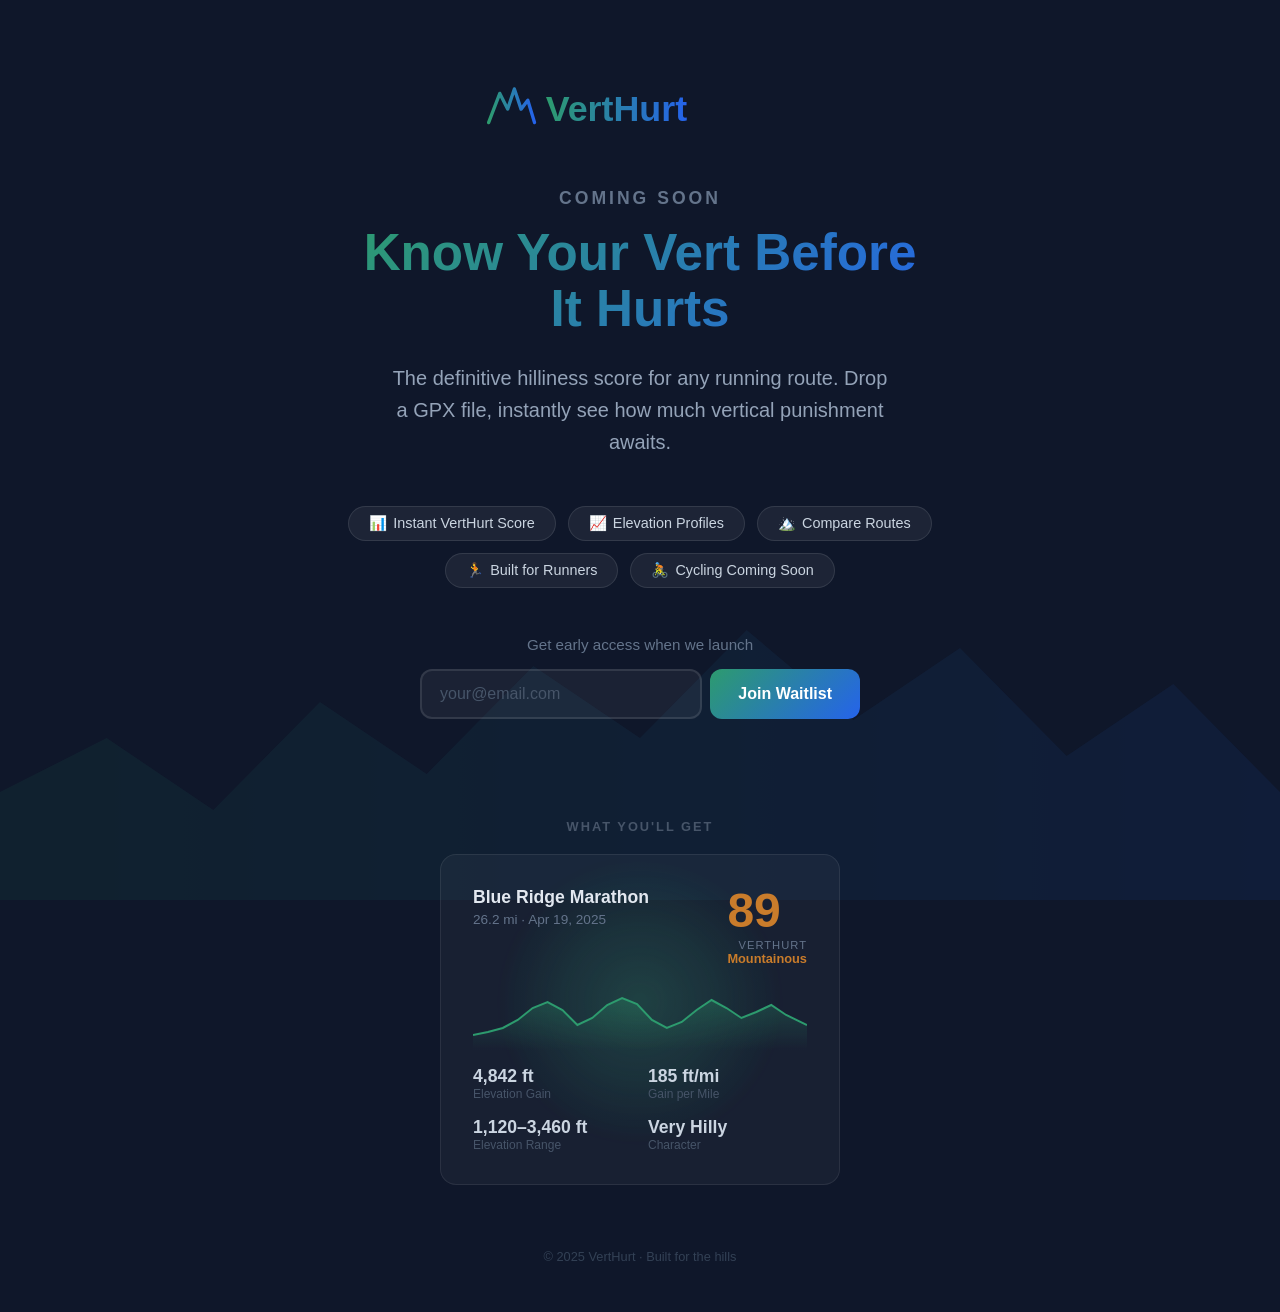
==== static/index.html @ aeab2327 "Beta landing page + FastAPI backend + Firestore waitlist - Coming soon landing page at / with email " ====
<!DOCTYPE html>
<html lang="en">
<head>
<meta charset="UTF-8">
<meta name="viewport" content="width=device-width, initial-scale=1.0">
<title>VertHurt — Know Your Vert</title>
<meta name="description" content="The definitive hilliness score for any running route. Drop your GPX, know your vert.">
<meta property="og:title" content="VertHurt — Know Your Vert">
<meta property="og:description" content="The definitive hilliness score for any running route. Coming soon.">
<style>
  *, *::before, *::after { box-sizing: border-box; margin: 0; padding: 0; }

  :root {
    --green: #2D9B6E;
    --blue: #2563EB;
    --dark: #0F172A;
    --gray: #64748B;
    --light: #F8FAFC;
    --accent: #C97C2B;
  }

  body {
    font-family: -apple-system, BlinkMacSystemFont, 'Segoe UI', Roboto, sans-serif;
    background: var(--dark);
    color: #E2E8F0;
    min-height: 100vh;
    overflow-x: hidden;
  }

  /* Animated mountain background */
  .bg-mountains {
    position: fixed;
    bottom: 0;
    left: 0;
    width: 100%;
    height: 40vh;
    z-index: 0;
    opacity: 0.08;
  }
  .bg-mountains svg { width: 100%; height: 100%; }

  .container {
    position: relative;
    z-index: 1;
    max-width: 640px;
    margin: 0 auto;
    padding: 80px 24px 48px;
    text-align: center;
  }

  /* Logo */
  .logo {
    display: inline-block;
    margin-bottom: 48px;
  }
  .logo svg { height: 56px; width: auto; }

  /* Hero */
  .tagline {
    font-size: 1.1rem;
    color: var(--gray);
    text-transform: uppercase;
    letter-spacing: 3px;
    font-weight: 600;
    margin-bottom: 16px;
  }

  h1 {
    font-size: 3.2rem;
    font-weight: 800;
    line-height: 1.1;
    margin-bottom: 24px;
    background: linear-gradient(135deg, var(--green), var(--blue));
    -webkit-background-clip: text;
    -webkit-text-fill-color: transparent;
    background-clip: text;
  }

  .subtitle {
    font-size: 1.25rem;
    color: #94A3B8;
    line-height: 1.6;
    margin-bottom: 48px;
    max-width: 500px;
    margin-left: auto;
    margin-right: auto;
  }

  /* Feature pills */
  .features {
    display: flex;
    flex-wrap: wrap;
    gap: 12px;
    justify-content: center;
    margin-bottom: 48px;
  }
  .pill {
    background: rgba(255,255,255,0.06);
    border: 1px solid rgba(255,255,255,0.1);
    border-radius: 100px;
    padding: 8px 20px;
    font-size: 0.9rem;
    color: #CBD5E1;
    backdrop-filter: blur(8px);
    transition: all 0.2s;
  }
  .pill:hover {
    background: rgba(255,255,255,0.1);
    border-color: var(--green);
    color: white;
  }
  .pill-icon { margin-right: 6px; }

  /* Email form */
  .signup-section {
    margin-bottom: 32px;
  }
  .signup-label {
    font-size: 0.95rem;
    color: var(--gray);
    margin-bottom: 16px;
    font-weight: 500;
  }
  .form-row {
    display: flex;
    gap: 8px;
    max-width: 440px;
    margin: 0 auto;
  }
  .form-row input {
    flex: 1;
    padding: 14px 18px;
    border-radius: 12px;
    border: 2px solid rgba(255,255,255,0.1);
    background: rgba(255,255,255,0.05);
    color: white;
    font-size: 1rem;
    outline: none;
    transition: border-color 0.2s;
  }
  .form-row input::placeholder { color: #475569; }
  .form-row input:focus { border-color: var(--green); }

  .form-row button {
    padding: 14px 28px;
    border-radius: 12px;
    border: none;
    background: linear-gradient(135deg, var(--green), var(--blue));
    color: white;
    font-size: 1rem;
    font-weight: 700;
    cursor: pointer;
    white-space: nowrap;
    transition: all 0.2s;
    position: relative;
    overflow: hidden;
  }
  .form-row button:hover {
    transform: translateY(-1px);
    box-shadow: 0 8px 24px rgba(45,155,110,0.3);
  }
  .form-row button:disabled {
    opacity: 0.7;
    cursor: not-allowed;
    transform: none;
  }

  /* Feedback message */
  .feedback {
    margin-top: 12px;
    font-size: 0.9rem;
    min-height: 24px;
    transition: all 0.3s;
  }
  .feedback.success { color: var(--green); }
  .feedback.error { color: #EF4444; }
  .feedback.info { color: var(--accent); }

  /* Social proof counter */
  .social-proof {
    margin-top: 8px;
    font-size: 0.85rem;
    color: #475569;
  }
  .social-proof strong { color: var(--gray); }

  /* Score preview mockup */
  .preview {
    margin-top: 64px;
    margin-bottom: 48px;
    position: relative;
  }
  .preview-label {
    font-size: 0.8rem;
    text-transform: uppercase;
    letter-spacing: 2px;
    color: #475569;
    margin-bottom: 20px;
    font-weight: 600;
  }
  .mock-card {
    background: rgba(255,255,255,0.04);
    border: 1px solid rgba(255,255,255,0.08);
    border-radius: 16px;
    padding: 32px;
    max-width: 400px;
    margin: 0 auto;
    backdrop-filter: blur(12px);
    text-align: left;
  }
  .mock-header {
    display: flex;
    justify-content: space-between;
    align-items: flex-start;
    margin-bottom: 24px;
  }
  .mock-route-name {
    font-size: 1.1rem;
    font-weight: 700;
    color: #E2E8F0;
  }
  .mock-route-meta {
    font-size: 0.85rem;
    color: #64748B;
    margin-top: 4px;
  }
  .mock-score {
    font-size: 3rem;
    font-weight: 800;
    line-height: 1;
    color: var(--accent);
  }
  .mock-score-label {
    font-size: 0.7rem;
    text-transform: uppercase;
    letter-spacing: 1px;
    color: #64748B;
    text-align: right;
    margin-top: 4px;
  }
  .mock-score-desc {
    font-size: 0.8rem;
    color: var(--accent);
    text-align: right;
    font-weight: 600;
  }
  .mock-profile {
    height: 60px;
    margin-bottom: 16px;
    position: relative;
  }
  .mock-profile svg {
    width: 100%;
    height: 100%;
  }
  .mock-stats {
    display: grid;
    grid-template-columns: 1fr 1fr;
    gap: 16px;
  }
  .mock-stat-value {
    font-size: 1.1rem;
    font-weight: 700;
    color: #CBD5E1;
  }
  .mock-stat-label {
    font-size: 0.75rem;
    color: #475569;
  }

  /* Glow effect behind card */
  .preview::before {
    content: '';
    position: absolute;
    top: 50%;
    left: 50%;
    transform: translate(-50%, -50%);
    width: 300px;
    height: 300px;
    background: radial-gradient(circle, rgba(45,155,110,0.15), transparent 70%);
    border-radius: 50%;
    z-index: -1;
  }

  /* Footer */
  .footer {
    margin-top: 64px;
    font-size: 0.8rem;
    color: #334155;
  }
  .footer a { color: #475569; text-decoration: none; }
  .footer a:hover { color: var(--green); }

  /* Responsive */
  @media (max-width: 480px) {
    .container { padding: 48px 16px 32px; }
    h1 { font-size: 2.4rem; }
    .form-row { flex-direction: column; }
    .form-row button { width: 100%; }
    .mock-card { padding: 24px; }
  }

  /* Subtle entrance animation */
  @keyframes fadeUp {
    from { opacity: 0; transform: translateY(20px); }
    to { opacity: 1; transform: translateY(0); }
  }
  .container > * {
    animation: fadeUp 0.6s ease-out both;
  }
  .container > :nth-child(2) { animation-delay: 0.1s; }
  .container > :nth-child(3) { animation-delay: 0.15s; }
  .container > :nth-child(4) { animation-delay: 0.2s; }
  .container > :nth-child(5) { animation-delay: 0.25s; }
  .container > :nth-child(6) { animation-delay: 0.3s; }
  .container > :nth-child(7) { animation-delay: 0.4s; }
</style>
</head>
<body>

<div class="bg-mountains">
  <svg viewBox="0 0 1440 400" preserveAspectRatio="none">
    <path d="M0,400 L0,280 L120,220 L240,300 L360,180 L480,260 L600,140 L720,220 L840,100 L960,200 L1080,120 L1200,240 L1320,160 L1440,280 L1440,400 Z" fill="url(#mountainGrad)"/>
    <defs>
      <linearGradient id="mountainGrad" x1="0" y1="0" x2="1" y2="0">
        <stop offset="0%" stop-color="#2D9B6E"/>
        <stop offset="100%" stop-color="#2563EB"/>
      </linearGradient>
    </defs>
  </svg>
</div>

<div class="container">

  <div class="logo">
    <svg viewBox="0 0 280 50" xmlns="http://www.w3.org/2000/svg">
      <defs>
        <linearGradient id="logoGrad" x1="0%" y1="0%" x2="100%" y2="0%">
          <stop offset="0%" stop-color="#2D9B6E"/>
          <stop offset="100%" stop-color="#2563EB"/>
        </linearGradient>
      </defs>
      <path d="M5,38 L15,12 L22,26 L28,8 L34,26 L40,18 L46,38" stroke="url(#logoGrad)" stroke-width="3" fill="none" stroke-linecap="round" stroke-linejoin="round"/>
      <text x="56" y="37" font-family="-apple-system,BlinkMacSystemFont,'Segoe UI',Roboto,sans-serif" font-size="32" font-weight="800" fill="url(#logoGrad)">VertHurt</text>
    </svg>
  </div>

  <div class="tagline">Coming Soon</div>

  <h1>Know Your Vert Before It Hurts</h1>

  <p class="subtitle">
    The definitive hilliness score for any running route. Drop a GPX file, instantly see how much vertical punishment awaits.
  </p>

  <div class="features">
    <span class="pill"><span class="pill-icon">📊</span>Instant VertHurt Score</span>
    <span class="pill"><span class="pill-icon">📈</span>Elevation Profiles</span>
    <span class="pill"><span class="pill-icon">🏔️</span>Compare Routes</span>
    <span class="pill"><span class="pill-icon">🏃</span>Built for Runners</span>
    <span class="pill"><span class="pill-icon">🚴</span>Cycling Coming Soon</span>
  </div>

  <div class="signup-section">
    <p class="signup-label">Get early access when we launch</p>
    <form class="form-row" id="waitlist-form">
      <input type="email" id="email-input" placeholder="your@email.com" required autocomplete="email">
      <button type="submit" id="submit-btn">Join Waitlist</button>
    </form>
    <div class="feedback" id="feedback"></div>
    <div class="social-proof" id="social-proof"></div>
  </div>

  <div class="preview">
    <div class="preview-label">What you'll get</div>
    <div class="mock-card">
      <div class="mock-header">
        <div>
          <div class="mock-route-name">Blue Ridge Marathon</div>
          <div class="mock-route-meta">26.2 mi · Apr 19, 2025</div>
        </div>
        <div>
          <div class="mock-score">89</div>
          <div class="mock-score-label">VertHurt</div>
          <div class="mock-score-desc">Mountainous</div>
        </div>
      </div>
      <div class="mock-profile">
        <svg viewBox="0 0 336 60" preserveAspectRatio="none">
          <defs>
            <linearGradient id="profGrad" x1="0" y1="0" x2="0" y2="1">
              <stop offset="0%" stop-color="#2D9B6E" stop-opacity="0.3"/>
              <stop offset="100%" stop-color="#2D9B6E" stop-opacity="0"/>
            </linearGradient>
          </defs>
          <path d="M0,45 L15,42 L30,38 L45,30 L60,18 L75,12 L90,20 L105,35 L120,28 L135,15 L150,8 L165,14 L180,30 L195,38 L210,32 L225,20 L240,10 L255,18 L270,28 L285,22 L300,15 L315,25 L336,35" stroke="#2D9B6E" stroke-width="2" fill="none"/>
          <path d="M0,45 L15,42 L30,38 L45,30 L60,18 L75,12 L90,20 L105,35 L120,28 L135,15 L150,8 L165,14 L180,30 L195,38 L210,32 L225,20 L240,10 L255,18 L270,28 L285,22 L300,15 L315,25 L336,35 L336,60 L0,60 Z" fill="url(#profGrad)"/>
        </svg>
      </div>
      <div class="mock-stats">
        <div><div class="mock-stat-value">4,842 ft</div><div class="mock-stat-label">Elevation Gain</div></div>
        <div><div class="mock-stat-value">185 ft/mi</div><div class="mock-stat-label">Gain per Mile</div></div>
        <div><div class="mock-stat-value">1,120–3,460 ft</div><div class="mock-stat-label">Elevation Range</div></div>
        <div><div class="mock-stat-value">Very Hilly</div><div class="mock-stat-label">Character</div></div>
      </div>
    </div>
  </div>

  <div class="footer">
    &copy; 2025 VertHurt &middot; Built for the hills
  </div>

</div>

<script>
const form = document.getElementById('waitlist-form');
const emailInput = document.getElementById('email-input');
const submitBtn = document.getElementById('submit-btn');
const feedback = document.getElementById('feedback');
const socialProof = document.getElementById('social-proof');

// Load waitlist count for social proof
fetch('/api/waitlist/count')
  .then(r => r.json())
  .then(data => {
    if (data.count > 3) {
      socialProof.innerHTML = `<strong>${data.count}</strong> runners already on the list`;
    }
  })
  .catch(() => {});

form.addEventListener('submit', async (e) => {
  e.preventDefault();
  const email = emailInput.value.trim();
  if (!email) return;

  submitBtn.disabled = true;
  submitBtn.textContent = 'Joining...';
  feedback.className = 'feedback';
  feedback.textContent = '';

  try {
    const res = await fetch('/api/waitlist', {
      method: 'POST',
      headers: { 'Content-Type': 'application/json' },
      body: JSON.stringify({ email, source: 'landing_page' })
    });
    const data = await res.json();

    if (data.status === 'success') {
      feedback.className = 'feedback success';
      feedback.textContent = "You're in! We'll let you know when VertHurt launches.";
      emailInput.value = '';
      emailInput.disabled = true;
      submitBtn.textContent = 'Joined!';
      // Refresh count
      fetch('/api/waitlist/count').then(r => r.json()).then(d => {
        if (d.count > 0) socialProof.innerHTML = `<strong>${d.count}</strong> runners already on the list`;
      });
    } else if (data.status === 'already_registered') {
      feedback.className = 'feedback info';
      feedback.textContent = "You're already on the list! We'll be in touch soon.";
      submitBtn.textContent = 'Already Joined';
    } else {
      throw new Error(data.error || 'Something went wrong');
    }
  } catch (err) {
    feedback.className = 'feedback error';
    feedback.textContent = 'Oops, something went wrong. Try again?';
    submitBtn.disabled = false;
    submitBtn.textContent = 'Join Waitlist';
  }
});
</script>
</body>
</html>
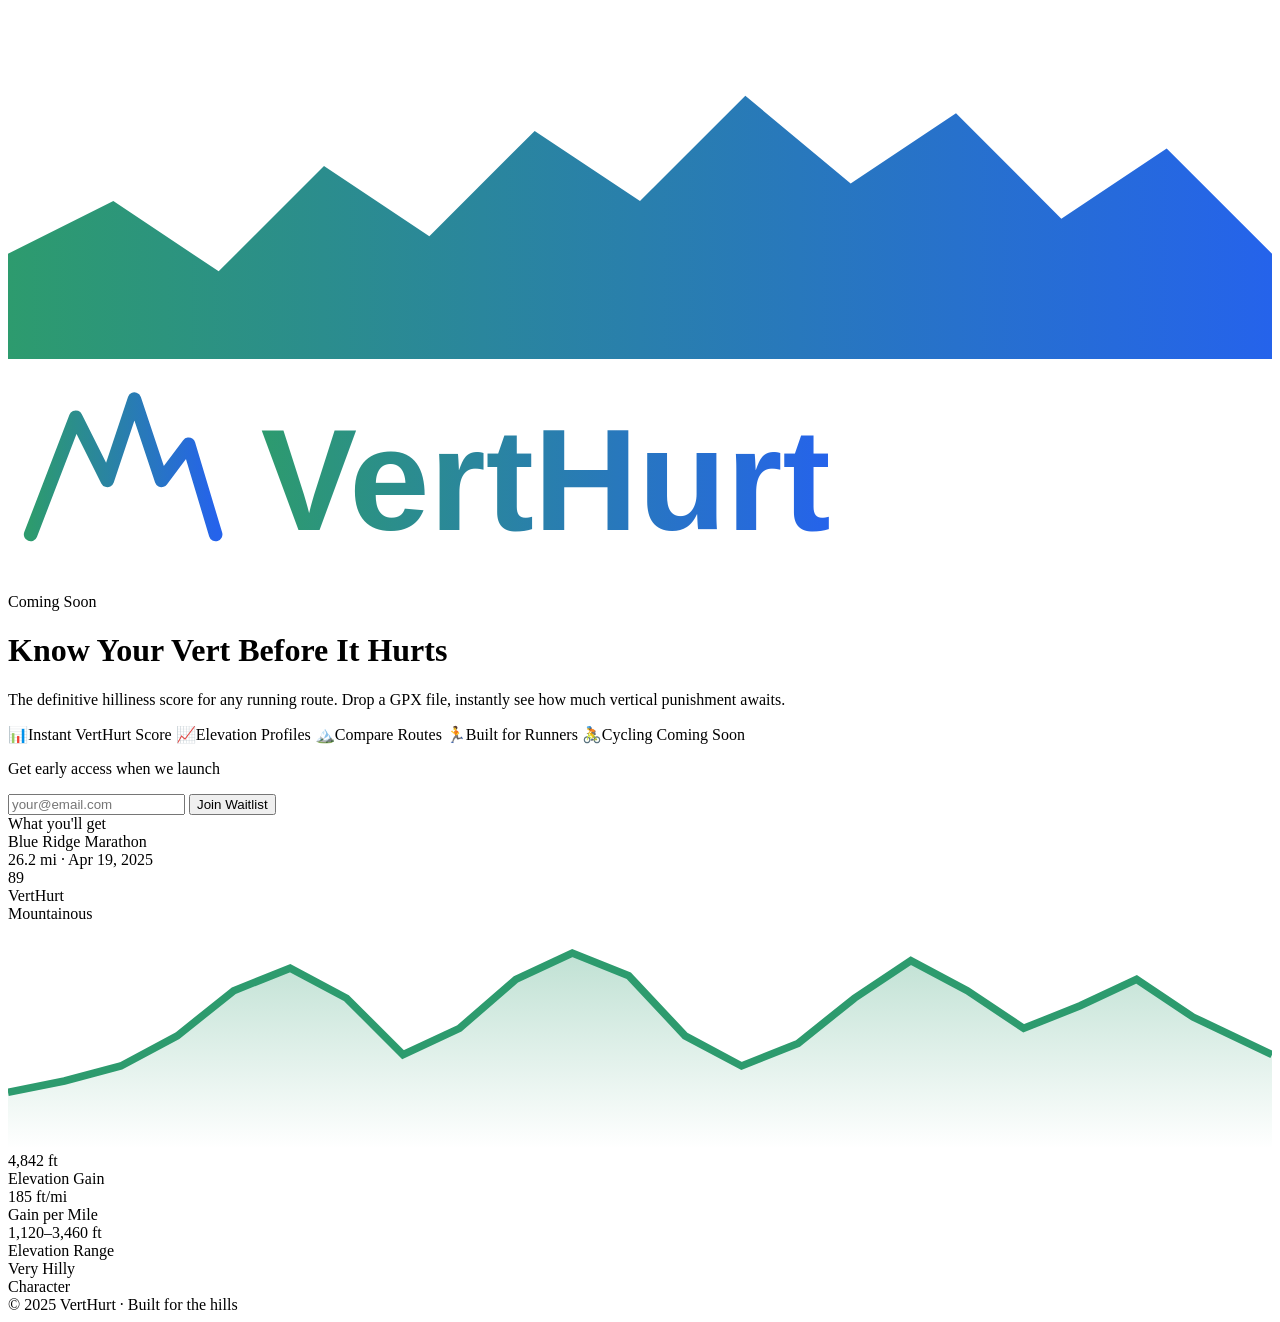
==== commit 848d6760: "Extract inline CSS/JS from HTML files into external files Move all inline <style> and <script> block" ====
--- a/static/index.html
+++ b/static/index.html
@@ -7,314 +7,7 @@
 <meta name="description" content="The definitive hilliness score for any running route. Drop your GPX, know your vert.">
 <meta property="og:title" content="VertHurt — Know Your Vert">
 <meta property="og:description" content="The definitive hilliness score for any running route. Coming soon.">
-<style>
-  *, *::before, *::after { box-sizing: border-box; margin: 0; padding: 0; }
-
-  :root {
-    --green: #2D9B6E;
-    --blue: #2563EB;
-    --dark: #0F172A;
-    --gray: #64748B;
-    --light: #F8FAFC;
-    --accent: #C97C2B;
-  }
-
-  body {
-    font-family: -apple-system, BlinkMacSystemFont, 'Segoe UI', Roboto, sans-serif;
-    background: var(--dark);
-    color: #E2E8F0;
-    min-height: 100vh;
-    overflow-x: hidden;
-  }
-
-  /* Animated mountain background */
-  .bg-mountains {
-    position: fixed;
-    bottom: 0;
-    left: 0;
-    width: 100%;
-    height: 40vh;
-    z-index: 0;
-    opacity: 0.08;
-  }
-  .bg-mountains svg { width: 100%; height: 100%; }
-
-  .container {
-    position: relative;
-    z-index: 1;
-    max-width: 640px;
-    margin: 0 auto;
-    padding: 80px 24px 48px;
-    text-align: center;
-  }
-
-  /* Logo */
-  .logo {
-    display: inline-block;
-    margin-bottom: 48px;
-  }
-  .logo svg { height: 56px; width: auto; }
-
-  /* Hero */
-  .tagline {
-    font-size: 1.1rem;
-    color: var(--gray);
-    text-transform: uppercase;
-    letter-spacing: 3px;
-    font-weight: 600;
-    margin-bottom: 16px;
-  }
-
-  h1 {
-    font-size: 3.2rem;
-    font-weight: 800;
-    line-height: 1.1;
-    margin-bottom: 24px;
-    background: linear-gradient(135deg, var(--green), var(--blue));
-    -webkit-background-clip: text;
-    -webkit-text-fill-color: transparent;
-    background-clip: text;
-  }
-
-  .subtitle {
-    font-size: 1.25rem;
-    color: #94A3B8;
-    line-height: 1.6;
-    margin-bottom: 48px;
-    max-width: 500px;
-    margin-left: auto;
-    margin-right: auto;
-  }
-
-  /* Feature pills */
-  .features {
-    display: flex;
-    flex-wrap: wrap;
-    gap: 12px;
-    justify-content: center;
-    margin-bottom: 48px;
-  }
-  .pill {
-    background: rgba(255,255,255,0.06);
-    border: 1px solid rgba(255,255,255,0.1);
-    border-radius: 100px;
-    padding: 8px 20px;
-    font-size: 0.9rem;
-    color: #CBD5E1;
-    backdrop-filter: blur(8px);
-    transition: all 0.2s;
-  }
-  .pill:hover {
-    background: rgba(255,255,255,0.1);
-    border-color: var(--green);
-    color: white;
-  }
-  .pill-icon { margin-right: 6px; }
-
-  /* Email form */
-  .signup-section {
-    margin-bottom: 32px;
-  }
-  .signup-label {
-    font-size: 0.95rem;
-    color: var(--gray);
-    margin-bottom: 16px;
-    font-weight: 500;
-  }
-  .form-row {
-    display: flex;
-    gap: 8px;
-    max-width: 440px;
-    margin: 0 auto;
-  }
-  .form-row input {
-    flex: 1;
-    padding: 14px 18px;
-    border-radius: 12px;
-    border: 2px solid rgba(255,255,255,0.1);
-    background: rgba(255,255,255,0.05);
-    color: white;
-    font-size: 1rem;
-    outline: none;
-    transition: border-color 0.2s;
-  }
-  .form-row input::placeholder { color: #475569; }
-  .form-row input:focus { border-color: var(--green); }
-
-  .form-row button {
-    padding: 14px 28px;
-    border-radius: 12px;
-    border: none;
-    background: linear-gradient(135deg, var(--green), var(--blue));
-    color: white;
-    font-size: 1rem;
-    font-weight: 700;
-    cursor: pointer;
-    white-space: nowrap;
-    transition: all 0.2s;
-    position: relative;
-    overflow: hidden;
-  }
-  .form-row button:hover {
-    transform: translateY(-1px);
-    box-shadow: 0 8px 24px rgba(45,155,110,0.3);
-  }
-  .form-row button:disabled {
-    opacity: 0.7;
-    cursor: not-allowed;
-    transform: none;
-  }
-
-  /* Feedback message */
-  .feedback {
-    margin-top: 12px;
-    font-size: 0.9rem;
-    min-height: 24px;
-    transition: all 0.3s;
-  }
-  .feedback.success { color: var(--green); }
-  .feedback.error { color: #EF4444; }
-  .feedback.info { color: var(--accent); }
-
-  /* Social proof counter */
-  .social-proof {
-    margin-top: 8px;
-    font-size: 0.85rem;
-    color: #475569;
-  }
-  .social-proof strong { color: var(--gray); }
-
-  /* Score preview mockup */
-  .preview {
-    margin-top: 64px;
-    margin-bottom: 48px;
-    position: relative;
-  }
-  .preview-label {
-    font-size: 0.8rem;
-    text-transform: uppercase;
-    letter-spacing: 2px;
-    color: #475569;
-    margin-bottom: 20px;
-    font-weight: 600;
-  }
-  .mock-card {
-    background: rgba(255,255,255,0.04);
-    border: 1px solid rgba(255,255,255,0.08);
-    border-radius: 16px;
-    padding: 32px;
-    max-width: 400px;
-    margin: 0 auto;
-    backdrop-filter: blur(12px);
-    text-align: left;
-  }
-  .mock-header {
-    display: flex;
-    justify-content: space-between;
-    align-items: flex-start;
-    margin-bottom: 24px;
-  }
-  .mock-route-name {
-    font-size: 1.1rem;
-    font-weight: 700;
-    color: #E2E8F0;
-  }
-  .mock-route-meta {
-    font-size: 0.85rem;
-    color: #64748B;
-    margin-top: 4px;
-  }
-  .mock-score {
-    font-size: 3rem;
-    font-weight: 800;
-    line-height: 1;
-    color: var(--accent);
-  }
-  .mock-score-label {
-    font-size: 0.7rem;
-    text-transform: uppercase;
-    letter-spacing: 1px;
-    color: #64748B;
-    text-align: right;
-    margin-top: 4px;
-  }
-  .mock-score-desc {
-    font-size: 0.8rem;
-    color: var(--accent);
-    text-align: right;
-    font-weight: 600;
-  }
-  .mock-profile {
-    height: 60px;
-    margin-bottom: 16px;
-    position: relative;
-  }
-  .mock-profile svg {
-    width: 100%;
-    height: 100%;
-  }
-  .mock-stats {
-    display: grid;
-    grid-template-columns: 1fr 1fr;
-    gap: 16px;
-  }
-  .mock-stat-value {
-    font-size: 1.1rem;
-    font-weight: 700;
-    color: #CBD5E1;
-  }
-  .mock-stat-label {
-    font-size: 0.75rem;
-    color: #475569;
-  }
-
-  /* Glow effect behind card */
-  .preview::before {
-    content: '';
-    position: absolute;
-    top: 50%;
-    left: 50%;
-    transform: translate(-50%, -50%);
-    width: 300px;
-    height: 300px;
-    background: radial-gradient(circle, rgba(45,155,110,0.15), transparent 70%);
-    border-radius: 50%;
-    z-index: -1;
-  }
-
-  /* Footer */
-  .footer {
-    margin-top: 64px;
-    font-size: 0.8rem;
-    color: #334155;
-  }
-  .footer a { color: #475569; text-decoration: none; }
-  .footer a:hover { color: var(--green); }
-
-  /* Responsive */
-  @media (max-width: 480px) {
-    .container { padding: 48px 16px 32px; }
-    h1 { font-size: 2.4rem; }
-    .form-row { flex-direction: column; }
-    .form-row button { width: 100%; }
-    .mock-card { padding: 24px; }
-  }
-
-  /* Subtle entrance animation */
-  @keyframes fadeUp {
-    from { opacity: 0; transform: translateY(20px); }
-    to { opacity: 1; transform: translateY(0); }
-  }
-  .container > * {
-    animation: fadeUp 0.6s ease-out both;
-  }
-  .container > :nth-child(2) { animation-delay: 0.1s; }
-  .container > :nth-child(3) { animation-delay: 0.15s; }
-  .container > :nth-child(4) { animation-delay: 0.2s; }
-  .container > :nth-child(5) { animation-delay: 0.25s; }
-  .container > :nth-child(6) { animation-delay: 0.3s; }
-  .container > :nth-child(7) { animation-delay: 0.4s; }
-</style>
+<link rel="stylesheet" href="/css/index.css">
 </head>
 <body>
 
@@ -412,65 +105,6 @@
 
 </div>
 
-<script>
-const form = document.getElementById('waitlist-form');
-const emailInput = document.getElementById('email-input');
-const submitBtn = document.getElementById('submit-btn');
-const feedback = document.getElementById('feedback');
-const socialProof = document.getElementById('social-proof');
-
-// Load waitlist count for social proof
-fetch('/api/waitlist/count')
-  .then(r => r.json())
-  .then(data => {
-    if (data.count > 3) {
-      socialProof.innerHTML = `<strong>${data.count}</strong> runners already on the list`;
-    }
-  })
-  .catch(() => {});
-
-form.addEventListener('submit', async (e) => {
-  e.preventDefault();
-  const email = emailInput.value.trim();
-  if (!email) return;
-
-  submitBtn.disabled = true;
-  submitBtn.textContent = 'Joining...';
-  feedback.className = 'feedback';
-  feedback.textContent = '';
-
-  try {
-    const res = await fetch('/api/waitlist', {
-      method: 'POST',
-      headers: { 'Content-Type': 'application/json' },
-      body: JSON.stringify({ email, source: 'landing_page' })
-    });
-    const data = await res.json();
-
-    if (data.status === 'success') {
-      feedback.className = 'feedback success';
-      feedback.textContent = "You're in! We'll let you know when VertHurt launches.";
-      emailInput.value = '';
-      emailInput.disabled = true;
-      submitBtn.textContent = 'Joined!';
-      // Refresh count
-      fetch('/api/waitlist/count').then(r => r.json()).then(d => {
-        if (d.count > 0) socialProof.innerHTML = `<strong>${d.count}</strong> runners already on the list`;
-      });
-    } else if (data.status === 'already_registered') {
-      feedback.className = 'feedback info';
-      feedback.textContent = "You're already on the list! We'll be in touch soon.";
-      submitBtn.textContent = 'Already Joined';
-    } else {
-      throw new Error(data.error || 'Something went wrong');
-    }
-  } catch (err) {
-    feedback.className = 'feedback error';
-    feedback.textContent = 'Oops, something went wrong. Try again?';
-    submitBtn.disabled = false;
-    submitBtn.textContent = 'Join Waitlist';
-  }
-});
-</script>
+<script src="/js/index.js"></script>
 </body>
 </html>
